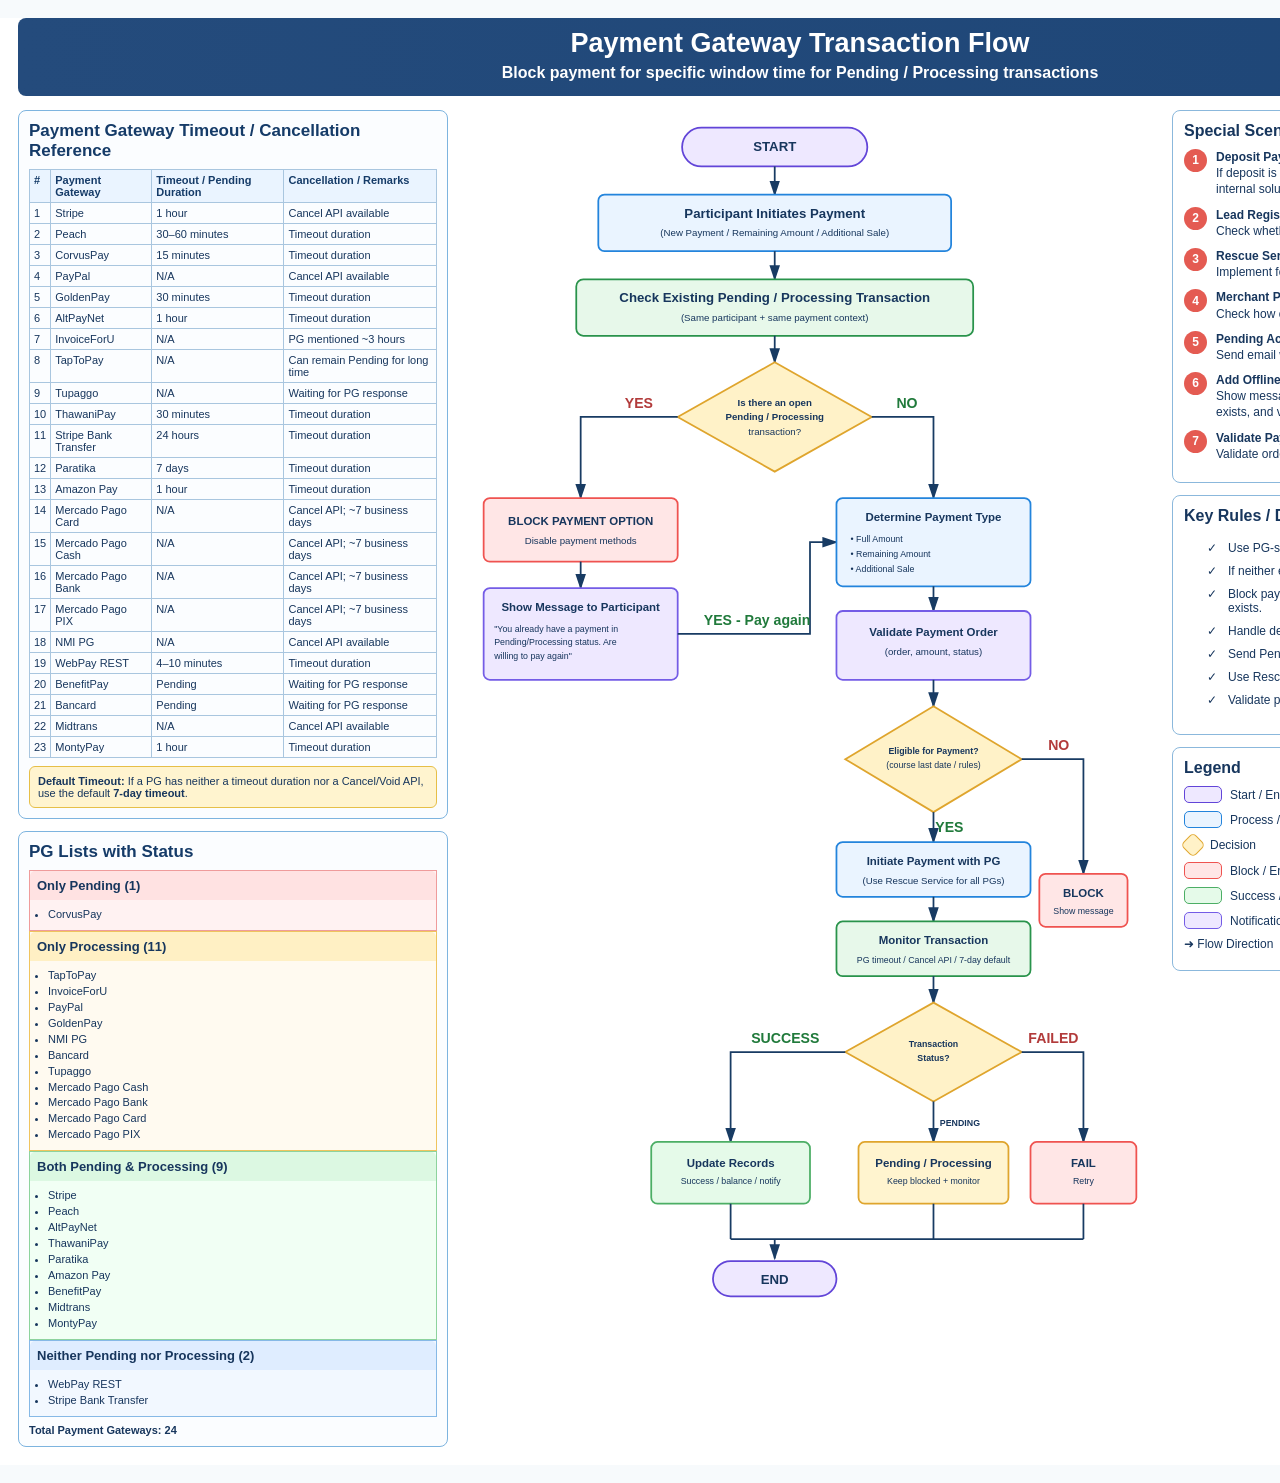
==== index.html @ 1000a182 "Add initial implementation of payment gateway transaction flow diagram and deployment workflow" ====
<!DOCTYPE html>
<html lang="en">
<head>
<meta charset="UTF-8">
<meta name="viewport" content="width=device-width, initial-scale=1.0">
<title>Payment Gateway Transaction Flow</title>
<link rel="stylesheet" href="style.css">
</head>

<body>
<div class="page">

  <!-- ==================== HEADER ==================== -->
  <header class="header">
    <h1>Payment Gateway Transaction Flow</h1>
    <p>Block payment for specific window time for Pending / Processing transactions</p>
  </header>

  <div class="layout">

    <!-- ==================== LEFT COLUMN ==================== -->
    <section aria-label="Payment gateway reference and status lists">

      <!-- Payment gateway timeout / cancellation reference table -->
      <div class="panel">
        <h2>Payment Gateway Timeout / Cancellation Reference</h2>
        <table>
          <thead>
            <tr>
              <th>#</th>
              <th>Payment Gateway</th>
              <th>Timeout / Pending Duration</th>
              <th>Cancellation / Remarks</th>
            </tr>
          </thead>
          <tbody>
            <tr><td>1</td><td>Stripe</td><td>1 hour</td><td>Cancel API available</td></tr>
            <tr><td>2</td><td>Peach</td><td>30–60 minutes</td><td>Timeout duration</td></tr>
            <tr><td>3</td><td>CorvusPay</td><td>15 minutes</td><td>Timeout duration</td></tr>
            <tr><td>4</td><td>PayPal</td><td>N/A</td><td>Cancel API available</td></tr>
            <tr><td>5</td><td>GoldenPay</td><td>30 minutes</td><td>Timeout duration</td></tr>
            <tr><td>6</td><td>AltPayNet</td><td>1 hour</td><td>Timeout duration</td></tr>
            <tr><td>7</td><td>InvoiceForU</td><td>N/A</td><td>PG mentioned ~3 hours</td></tr>
            <tr><td>8</td><td>TapToPay</td><td>N/A</td><td>Can remain Pending for long time</td></tr>
            <tr><td>9</td><td>Tupaggo</td><td>N/A</td><td>Waiting for PG response</td></tr>
            <tr><td>10</td><td>ThawaniPay</td><td>30 minutes</td><td>Timeout duration</td></tr>
            <tr><td>11</td><td>Stripe Bank Transfer</td><td>24 hours</td><td>Timeout duration</td></tr>
            <tr><td>12</td><td>Paratika</td><td>7 days</td><td>Timeout duration</td></tr>
            <tr><td>13</td><td>Amazon Pay</td><td>1 hour</td><td>Timeout duration</td></tr>
            <tr><td>14</td><td>Mercado Pago Card</td><td>N/A</td><td>Cancel API; ~7 business days</td></tr>
            <tr><td>15</td><td>Mercado Pago Cash</td><td>N/A</td><td>Cancel API; ~7 business days</td></tr>
            <tr><td>16</td><td>Mercado Pago Bank</td><td>N/A</td><td>Cancel API; ~7 business days</td></tr>
            <tr><td>17</td><td>Mercado Pago PIX</td><td>N/A</td><td>Cancel API; ~7 business days</td></tr>
            <tr><td>18</td><td>NMI PG</td><td>N/A</td><td>Cancel API available</td></tr>
            <tr><td>19</td><td>WebPay REST</td><td>4–10 minutes</td><td>Timeout duration</td></tr>
            <tr><td>20</td><td>BenefitPay</td><td>Pending</td><td>Waiting for PG response</td></tr>
            <tr><td>21</td><td>Bancard</td><td>Pending</td><td>Waiting for PG response</td></tr>
            <tr><td>22</td><td>Midtrans</td><td>N/A</td><td>Cancel API available</td></tr>
            <tr><td>23</td><td>MontyPay</td><td>1 hour</td><td>Timeout duration</td></tr>
          </tbody>
        </table>
        <div class="note"><b>Default Timeout:</b> If a PG has neither a timeout duration nor a Cancel/Void API, use the default <b>7-day timeout</b>.</div>
      </div>

      <!-- Payment gateways grouped by status -->
      <div class="panel status">
        <h2>PG Lists with Status</h2>
        <div class="s1"><h3>Only Pending (1)</h3><ul><li>CorvusPay</li></ul></div>
        <div class="s2"><h3>Only Processing (11)</h3><ul>
          <li>TapToPay</li><li>InvoiceForU</li><li>PayPal</li><li>GoldenPay</li><li>NMI PG</li><li>Bancard</li><li>Tupaggo</li><li>Mercado Pago Cash</li><li>Mercado Pago Bank</li><li>Mercado Pago Card</li><li>Mercado Pago PIX</li>
        </ul></div>
        <div class="s3"><h3>Both Pending &amp; Processing (9)</h3><ul>
          <li>Stripe</li><li>Peach</li><li>AltPayNet</li><li>ThawaniPay</li><li>Paratika</li><li>Amazon Pay</li><li>BenefitPay</li><li>Midtrans</li><li>MontyPay</li>
        </ul></div>
        <div class="s4"><h3>Neither Pending nor Processing (2)</h3><ul><li>WebPay REST</li><li>Stripe Bank Transfer</li></ul></div>
        <div class="total">Total Payment Gateways: 24</div>
      </div>
    </section>

    <!-- ==================== CENTER FLOWCHART ==================== -->
    <section class="center" aria-label="Transaction flow diagram">
      <svg viewBox="0 0 780 1420" xmlns="http://www.w3.org/2000/svg" role="img" aria-label="Payment gateway transaction flow">

        <!-- Shared arrow marker and text/line styles -->
        <defs>
          <marker id="arrow" markerWidth="10" markerHeight="10" refX="8" refY="3" orient="auto">
            <path d="M0,0 L0,6 L9,3 z" fill="#183b63"/>
          </marker>
          <style>
            .t{font-family:Arial,Helvetica,sans-serif;fill:#17365d}
            .title{font-size:15px;font-weight:bold}
            .title-sm{font-size:13px;font-weight:bold}
            .small{font-size:11px}.tiny{font-size:10px}
            .line{stroke:#183b63;stroke-width:2;fill:none;marker-end:url(#arrow)}
            .edge{stroke:#183b63;stroke-width:2;fill:none}
            .tag{font-weight:bold;fill:#b23b3b}
            .tag-y{font-weight:bold;fill:#207a3b}
          </style>
        </defs>

        <!-- ==================== COMMON TOP ==================== -->
        <rect x="245" y="20" width="210" height="44" rx="22" fill="#eee8ff" stroke="#6245d8" stroke-width="2"/>
        <text x="350" y="47" text-anchor="middle" class="t title">START</text>
        <path class="line" d="M350 64V96"/>

        <rect x="150" y="96" width="400" height="64" rx="7" fill="#eaf4ff" stroke="#2384dc" stroke-width="2"/>
        <text x="350" y="122" text-anchor="middle" class="t title">Participant Initiates Payment</text>
        <text x="350" y="143" text-anchor="middle" class="t small">(New Payment / Remaining Amount / Additional Sale)</text>
        <path class="line" d="M350 160V192"/>

        <rect x="125" y="192" width="450" height="64" rx="8" fill="#e7f8ea" stroke="#29934b" stroke-width="2"/>
        <text x="350" y="218" text-anchor="middle" class="t title">Check Existing Pending / Processing Transaction</text>
        <text x="350" y="239" text-anchor="middle" class="t small">(Same participant + same payment context)</text>
        <path class="line" d="M350 256V286"/>

        <polygon points="350,286 460,348 350,410 240,348" fill="#fff2c8" stroke="#dfa52d" stroke-width="2"/>
        <text x="350" y="336" text-anchor="middle" class="t small" font-weight="bold">Is there an open</text>
        <text x="350" y="352" text-anchor="middle" class="t small" font-weight="bold">Pending / Processing</text>
        <text x="350" y="368" text-anchor="middle" class="t small">transaction?</text>

        <!-- ==================== LEFT LANE : YES ==================== -->
        <path class="edge" d="M240 348H130V438"/>
        <path class="line" d="M130 438V440"/>
        <text x="196" y="338" text-anchor="middle" class="t tag">YES</text>

        <rect x="20" y="440" width="220" height="72" rx="7" fill="#ffe6e6" stroke="#ef5350" stroke-width="2"/>
        <text x="130" y="470" text-anchor="middle" class="t title-sm">BLOCK PAYMENT OPTION</text>
        <text x="130" y="492" text-anchor="middle" class="t small">Disable payment methods</text>
        <path class="line" d="M130 512V542"/>

        <rect x="20" y="542" width="220" height="104" rx="7" fill="#eee8ff" stroke="#745ce6" stroke-width="2"/>
        <text x="130" y="568" text-anchor="middle" class="t title-sm">Show Message to Participant</text>
        <text x="32" y="592" class="t tiny">"You already have a payment in</text>
        <text x="32" y="607" class="t tiny">Pending/Processing status. Are</text>
        <text x="32" y="622" class="t tiny">willing to pay again"</text>

        <!-- If the participant is willing to pay again, redirect to Determine Payment Type -->
        <path class="line" d="M240 594H390V490H420"/>
        <text x="330" y="584" text-anchor="middle" class="t tag-y">YES - Pay again</text>

        <!-- ==================== RIGHT LANE : NO ==================== -->
        <path class="edge" d="M460 348H530V438"/>
        <path class="line" d="M530 438V440"/>
        <text x="500" y="338" text-anchor="middle" class="t tag-y">NO</text>

        <rect x="420" y="440" width="220" height="100" rx="7" fill="#eaf4ff" stroke="#2384dc" stroke-width="2"/>
        <text x="530" y="466" text-anchor="middle" class="t title-sm">Determine Payment Type</text>
        <text x="436" y="490" class="t tiny">• Full Amount</text>
        <text x="436" y="507" class="t tiny">• Remaining Amount</text>
        <text x="436" y="524" class="t tiny">• Additional Sale</text>
        <path class="line" d="M530 540V568"/>

        <rect x="420" y="568" width="220" height="78" rx="7" fill="#eee8ff" stroke="#745ce6" stroke-width="2"/>
        <text x="530" y="596" text-anchor="middle" class="t title-sm">Validate Payment Order</text>
        <text x="530" y="618" text-anchor="middle" class="t small">(order, amount, status)</text>
        <path class="line" d="M530 646V676"/>

        <polygon points="530,676 630,736 530,796 430,736" fill="#fff2c8" stroke="#dfa52d" stroke-width="2"/>
        <text x="530" y="730" text-anchor="middle" class="t tiny" font-weight="bold">Eligible for Payment?</text>
        <text x="530" y="746" text-anchor="middle" class="t tiny">(course last date / rules)</text>

        <!-- Ineligible branch to the right -->
        <path class="edge" d="M630 736H700V864"/>
        <path class="line" d="M700 864V866"/>
        <text x="672" y="726" text-anchor="middle" class="t tag">NO</text>
        <rect x="650" y="866" width="100" height="60" rx="7" fill="#ffe6e6" stroke="#ef5350" stroke-width="2"/>
        <text x="700" y="892" text-anchor="middle" class="t title-sm">BLOCK</text>
        <text x="700" y="911" text-anchor="middle" class="t tiny">Show message</text>

        <!-- Eligible continuation -->
        <path class="line" d="M530 796V830"/>
        <text x="548" y="818" text-anchor="middle" class="t tag-y">YES</text>
        <rect x="420" y="830" width="220" height="62" rx="7" fill="#eaf4ff" stroke="#2384dc" stroke-width="2"/>
        <text x="530" y="856" text-anchor="middle" class="t title-sm">Initiate Payment with PG</text>
        <text x="530" y="877" text-anchor="middle" class="t small">(Use Rescue Service for all PGs)</text>
        <path class="line" d="M530 892V920"/>

        <rect x="420" y="920" width="220" height="62" rx="7" fill="#e7f8ea" stroke="#29934b" stroke-width="2"/>
        <text x="530" y="946" text-anchor="middle" class="t title-sm">Monitor Transaction</text>
        <text x="530" y="967" text-anchor="middle" class="t tiny">PG timeout / Cancel API / 7-day default</text>
        <path class="line" d="M530 982V1012"/>

        <polygon points="530,1012 630,1068 530,1124 430,1068" fill="#fff2c8" stroke="#dfa52d" stroke-width="2"/>
        <text x="530" y="1062" text-anchor="middle" class="t tiny" font-weight="bold">Transaction</text>
        <text x="530" y="1078" text-anchor="middle" class="t tiny" font-weight="bold">Status?</text>

        <!-- ==================== OUTCOMES ==================== -->
        <!-- SUCCESS -> left outcome -->
        <path class="edge" d="M430 1068H300V1168"/>
        <path class="line" d="M300 1168V1170"/>
        <text x="362" y="1058" text-anchor="middle" class="t tag-y">SUCCESS</text>
        <rect x="210" y="1170" width="180" height="70" rx="7" fill="#e5fae9" stroke="#4cae65" stroke-width="2"/>
        <text x="300" y="1198" text-anchor="middle" class="t title-sm">Update Records</text>
        <text x="300" y="1218" text-anchor="middle" class="t tiny">Success / balance / notify</text>

        <!-- PENDING -> center outcome -->
        <path class="line" d="M530 1124V1170"/>
        <text x="560" y="1152" text-anchor="middle" class="t tiny" font-weight="bold">PENDING</text>
        <rect x="445" y="1170" width="170" height="70" rx="7" fill="#fff4cf" stroke="#dfa52d" stroke-width="2"/>
        <text x="530" y="1198" text-anchor="middle" class="t title-sm">Pending / Processing</text>
        <text x="530" y="1218" text-anchor="middle" class="t tiny">Keep blocked + monitor</text>

        <!-- FAIL -> right outcome -->
        <path class="edge" d="M630 1068H700V1168"/>
        <path class="line" d="M700 1168V1170"/>
        <text x="666" y="1058" text-anchor="middle" class="t tag">FAILED</text>
        <rect x="640" y="1170" width="120" height="70" rx="7" fill="#ffe6e6" stroke="#ef5350" stroke-width="2"/>
        <text x="700" y="1198" text-anchor="middle" class="t title-sm">FAIL</text>
        <text x="700" y="1218" text-anchor="middle" class="t tiny">Retry</text>

        <!-- ==================== MERGE BUS -> END ==================== -->
        <path class="edge" d="M300 1240V1280"/>
        <path class="edge" d="M530 1240V1280"/>
        <path class="edge" d="M700 1240V1280"/>
        <path class="edge" d="M300 1280H700"/>
        <path class="line" d="M350 1280V1302"/>

        <rect x="280" y="1305" width="140" height="40" rx="20" fill="#eee8ff" stroke="#6245d8" stroke-width="2"/>
        <text x="350" y="1331" text-anchor="middle" class="t title">END</text>

      </svg>
    </section>

    <!-- ==================== RIGHT COLUMN ==================== -->
    <section class="right" aria-label="Scenarios, rules and legend">

      <!-- Special scenarios and MOM actions -->
      <div class="box">
        <h3>Special Scenarios &amp; MOM Actions</h3>
        <div class="action"><span class="num">1</span><div><b>Deposit Payment</b><br>If deposit is paid and remaining amount is pending, define an internal solution.</div></div>
        <div class="action"><span class="num">2</span><div><b>Lead Registration</b><br>Check whether Pending Action Mail is sent after a configured time.</div></div>
        <div class="action"><span class="num">3</span><div><b>Rescue Service (CAPS)</b><br>Implement for all Payment Gateways.</div></div>
        <div class="action"><span class="num">4</span><div><b>Merchant Practices</b><br>Check how other merchants handle pending transactions.</div></div>
        <div class="action"><span class="num">5</span><div><b>Pending Action Email</b><br>Send email when there is an open pending transaction.</div></div>
        <div class="action"><span class="num">6</span><div><b>Add Offline Payment</b><br>Show message when a pending/processing online transaction exists, and vice versa.</div></div>
        <div class="action"><span class="num">7</span><div><b>Validate Payment Order</b><br>Validate order before confirming transactions.</div></div>
      </div>

      <!-- Key rules / decision points -->
      <div class="box rules">
        <h3>Key Rules / Decision Points</h3>
        <ul>
          <li>Use PG-specific timeout duration or Cancel API.</li>
          <li>If neither exists, use 7-day default timeout.</li>
          <li>Block payment when an open Pending / Processing transaction exists.</li>
          <li>Handle deposit, remaining amount and additional sale flows.</li>
          <li>Send Pending Action Email for configured cases.</li>
          <li>Use Rescue Service for all PGs.</li>
          <li>Validate payment order before confirming transaction.</li>
        </ul>
      </div>

      <!-- Legend -->
      <div class="box legend">
        <h3>Legend</h3>
        <div><span class="sw start"></span> Start / End</div>
        <div><span class="sw process"></span> Process / Action</div>
        <div><span class="sw decision"></span> Decision</div>
        <div><span class="sw block"></span> Block / Error</div>
        <div><span class="sw success"></span> Success / Update</div>
        <div><span class="sw mail"></span> Notification / Email</div>
        <div>➜ Flow Direction</div>
      </div>
    </section>

  </div>
</div>
</body>
</html>
---- style.css ----
/* ==========================================================================
   Payment Gateway Transaction Flow — stylesheet
   Plain CSS only. No frameworks, no external dependencies.
   Desktop layout is preserved exactly; media queries below make the page
   responsive on narrower screens.
   ========================================================================== */

/* ---------- Base / reset ---------- */
* {
  box-sizing: border-box;
}

body {
  margin: 0;
  background: #f7fafc;
  font-family: Arial, Helvetica, sans-serif;
  color: #17365d;
}

/* Fixed desktop canvas, centred; scales to full width on small screens. */
.page {
  width: 1600px;
  margin: 18px auto;
  background: #fff;
  padding: 0 18px 18px;
}

/* ---------- Header ---------- */
.header {
  height: 78px;
  background: linear-gradient(90deg, #244b7c, #1e4677);
  color: #fff;
  border-radius: 8px;
  padding: 10px;
  text-align: center;
}

.header h1 {
  margin: 0;
  font-size: 27px;
}

.header p {
  margin: 5px 0;
  font-size: 16px;
  font-weight: 600;
}

/* ---------- Three-column layout ---------- */
.layout {
  display: grid;
  grid-template-columns: 430px 1fr 410px;
  gap: 18px;
  margin-top: 14px;
  align-items: start;
}

/* ---------- Panels (left column) ---------- */
.panel {
  border: 1px solid #7db4df;
  border-radius: 8px;
  padding: 10px;
  background: #fbfdff;
}

.panel h2 {
  font-size: 17px;
  margin: 0 0 8px;
  color: #153b68;
}

/* ---------- Reference table ---------- */
table {
  width: 100%;
  border-collapse: collapse;
  font-size: 11px;
}

th {
  background: #eaf4ff;
  color: #153b68;
  text-align: left;
}

th,
td {
  border: 1px solid #a9c6df;
  padding: 4px;
  vertical-align: top;
}

/* Callout note under the table */
.note {
  margin-top: 8px;
  background: #fff4cf;
  border: 1px solid #e6bf48;
  border-radius: 6px;
  padding: 8px;
  font-size: 11px;
}

/* ---------- Status list (left column) ---------- */
.status {
  margin-top: 12px;
}

.status h3 {
  font-size: 13px;
  margin: 0;
  padding: 7px;
  border-radius: 5px 5px 0 0;
}

.status ul {
  margin: 0;
  padding: 7px 18px;
  font-size: 11px;
  line-height: 1.45;
}

/* Status colour themes */
.s1 {
  border: 1px solid #ef9b9b;
  background: #fff2f2;
}
.s1 h3 {
  background: #ffe2e2;
}

.s2 {
  border: 1px solid #efc45e;
  background: #fffaf0;
}
.s2 h3 {
  background: #fff0c4;
}

.s3 {
  border: 1px solid #8dd39d;
  background: #f1fff4;
}
.s3 h3 {
  background: #dcf8e2;
}

.s4 {
  border: 1px solid #86b9e6;
  background: #f2f8ff;
}
.s4 h3 {
  background: #dfedff;
}

.total {
  font-weight: bold;
  font-size: 11px;
  margin-top: 7px;
}

/* ---------- Center flowchart ---------- */
.center {
  position: relative;
}

svg {
  width: 100%;
  height: auto;
  display: block;
}

/* ---------- Right column boxes ---------- */
.right .box {
  border: 1px solid #8bb8dc;
  border-radius: 8px;
  margin-bottom: 12px;
  padding: 11px;
  background: #fff;
}

.right .box h3 {
  margin: 0 0 9px;
  font-size: 16px;
}

/* Numbered MOM actions */
.action {
  display: flex;
  gap: 9px;
  margin: 9px 0;
  font-size: 12px;
  line-height: 1.35;
}

.num {
  min-width: 23px;
  height: 23px;
  border-radius: 50%;
  background: #e45b52;
  color: white;
  font-weight: bold;
  display: flex;
  align-items: center;
  justify-content: center;
}

/* Key rules list */
.rules li {
  font-size: 12px;
  margin: 9px 0;
  list-style: "✓  ";
  padding-left: 4px;
}

/* Legend swatches */
.legend div {
  font-size: 12px;
  margin: 8px 0;
  display: flex;
  align-items: center;
  gap: 8px;
}

.sw {
  width: 38px;
  height: 17px;
  border: 1px solid #777;
  border-radius: 5px;
  display: inline-block;
}

.legend .start {
  background: #eee8ff;
  border-color: #6245d8;
}
.legend .process {
  background: #eaf4ff;
  border-color: #2384dc;
}
.legend .decision {
  background: #fff2c8;
  border-color: #e0a72f;
  transform: rotate(45deg);
  width: 18px;
  height: 18px;
}
.legend .block {
  background: #ffe6e6;
  border-color: #ef5350;
}
.legend .success {
  background: #e5fae9;
  border-color: #4cae65;
}
.legend .mail {
  background: #eee8ff;
  border-color: #745ce6;
}

/* ---------- Responsive ---------- */
/* Stack the three columns and let the SVG scale fluidly. */
@media (max-width: 1200px) {
  .page {
    width: 100%;
  }
  .layout {
    grid-template-columns: 1fr;
  }
  .panel {
    overflow: auto;
  }
}

/* Small screens: trim header type and page gutters without changing layout. */
@media (max-width: 600px) {
  .page {
    padding: 0 10px 10px;
  }
  .header {
    height: auto;
  }
  .header h1 {
    font-size: 20px;
  }
  .header p {
    font-size: 13px;
  }
}
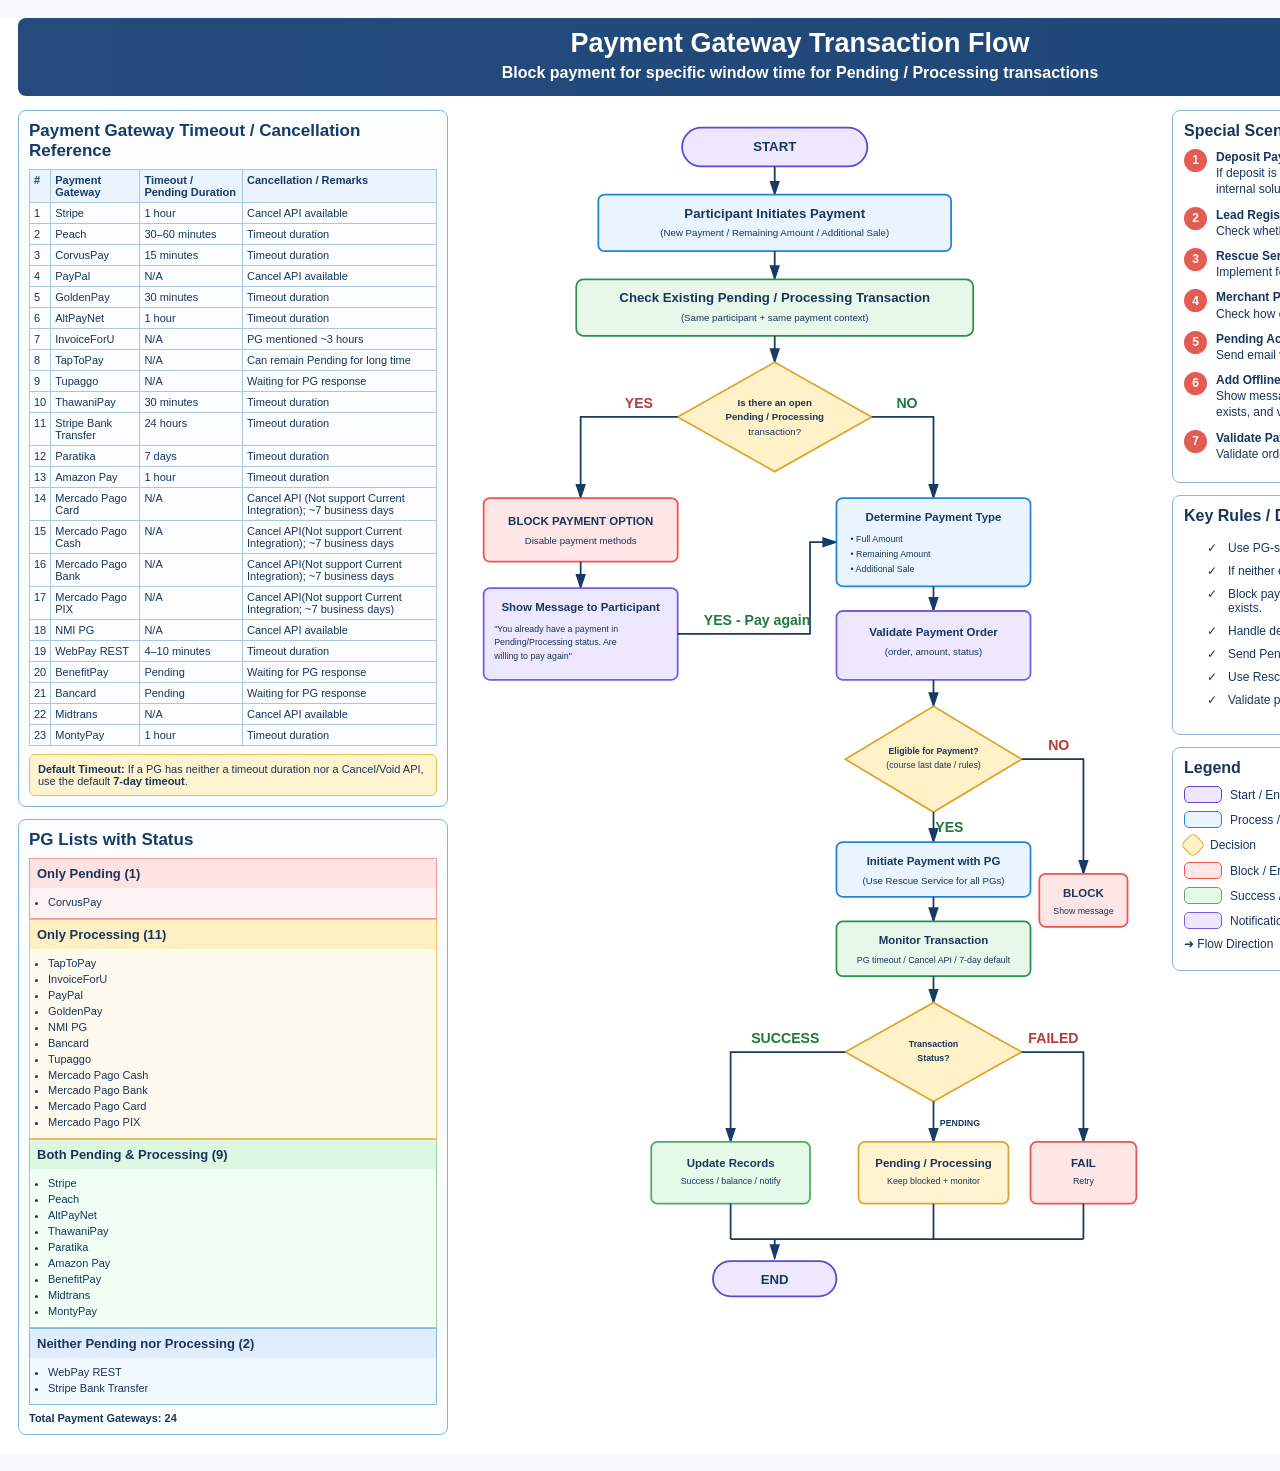
==== commit 0739175d: "Update Mercado Pago timeout descriptions for clarity on integration support" ====
--- a/index.html
+++ b/index.html
@@ -47,10 +47,10 @@
             <tr><td>11</td><td>Stripe Bank Transfer</td><td>24 hours</td><td>Timeout duration</td></tr>
             <tr><td>12</td><td>Paratika</td><td>7 days</td><td>Timeout duration</td></tr>
             <tr><td>13</td><td>Amazon Pay</td><td>1 hour</td><td>Timeout duration</td></tr>
-            <tr><td>14</td><td>Mercado Pago Card</td><td>N/A</td><td>Cancel API; ~7 business days</td></tr>
-            <tr><td>15</td><td>Mercado Pago Cash</td><td>N/A</td><td>Cancel API; ~7 business days</td></tr>
-            <tr><td>16</td><td>Mercado Pago Bank</td><td>N/A</td><td>Cancel API; ~7 business days</td></tr>
-            <tr><td>17</td><td>Mercado Pago PIX</td><td>N/A</td><td>Cancel API; ~7 business days</td></tr>
+            <tr><td>14</td><td>Mercado Pago Card</td><td>N/A</td><td>Cancel API (Not support Current Integration); ~7 business days</td></tr>
+            <tr><td>15</td><td>Mercado Pago Cash</td><td>N/A</td><td>Cancel API(Not support Current Integration); ~7 business days</td></tr>
+            <tr><td>16</td><td>Mercado Pago Bank</td><td>N/A</td><td>Cancel API(Not support Current Integration); ~7 business days</td></tr>
+            <tr><td>17</td><td>Mercado Pago PIX</td><td>N/A</td><td>Cancel API(Not support Current Integration; ~7 business days)</td></tr>
             <tr><td>18</td><td>NMI PG</td><td>N/A</td><td>Cancel API available</td></tr>
             <tr><td>19</td><td>WebPay REST</td><td>4–10 minutes</td><td>Timeout duration</td></tr>
             <tr><td>20</td><td>BenefitPay</td><td>Pending</td><td>Waiting for PG response</td></tr>
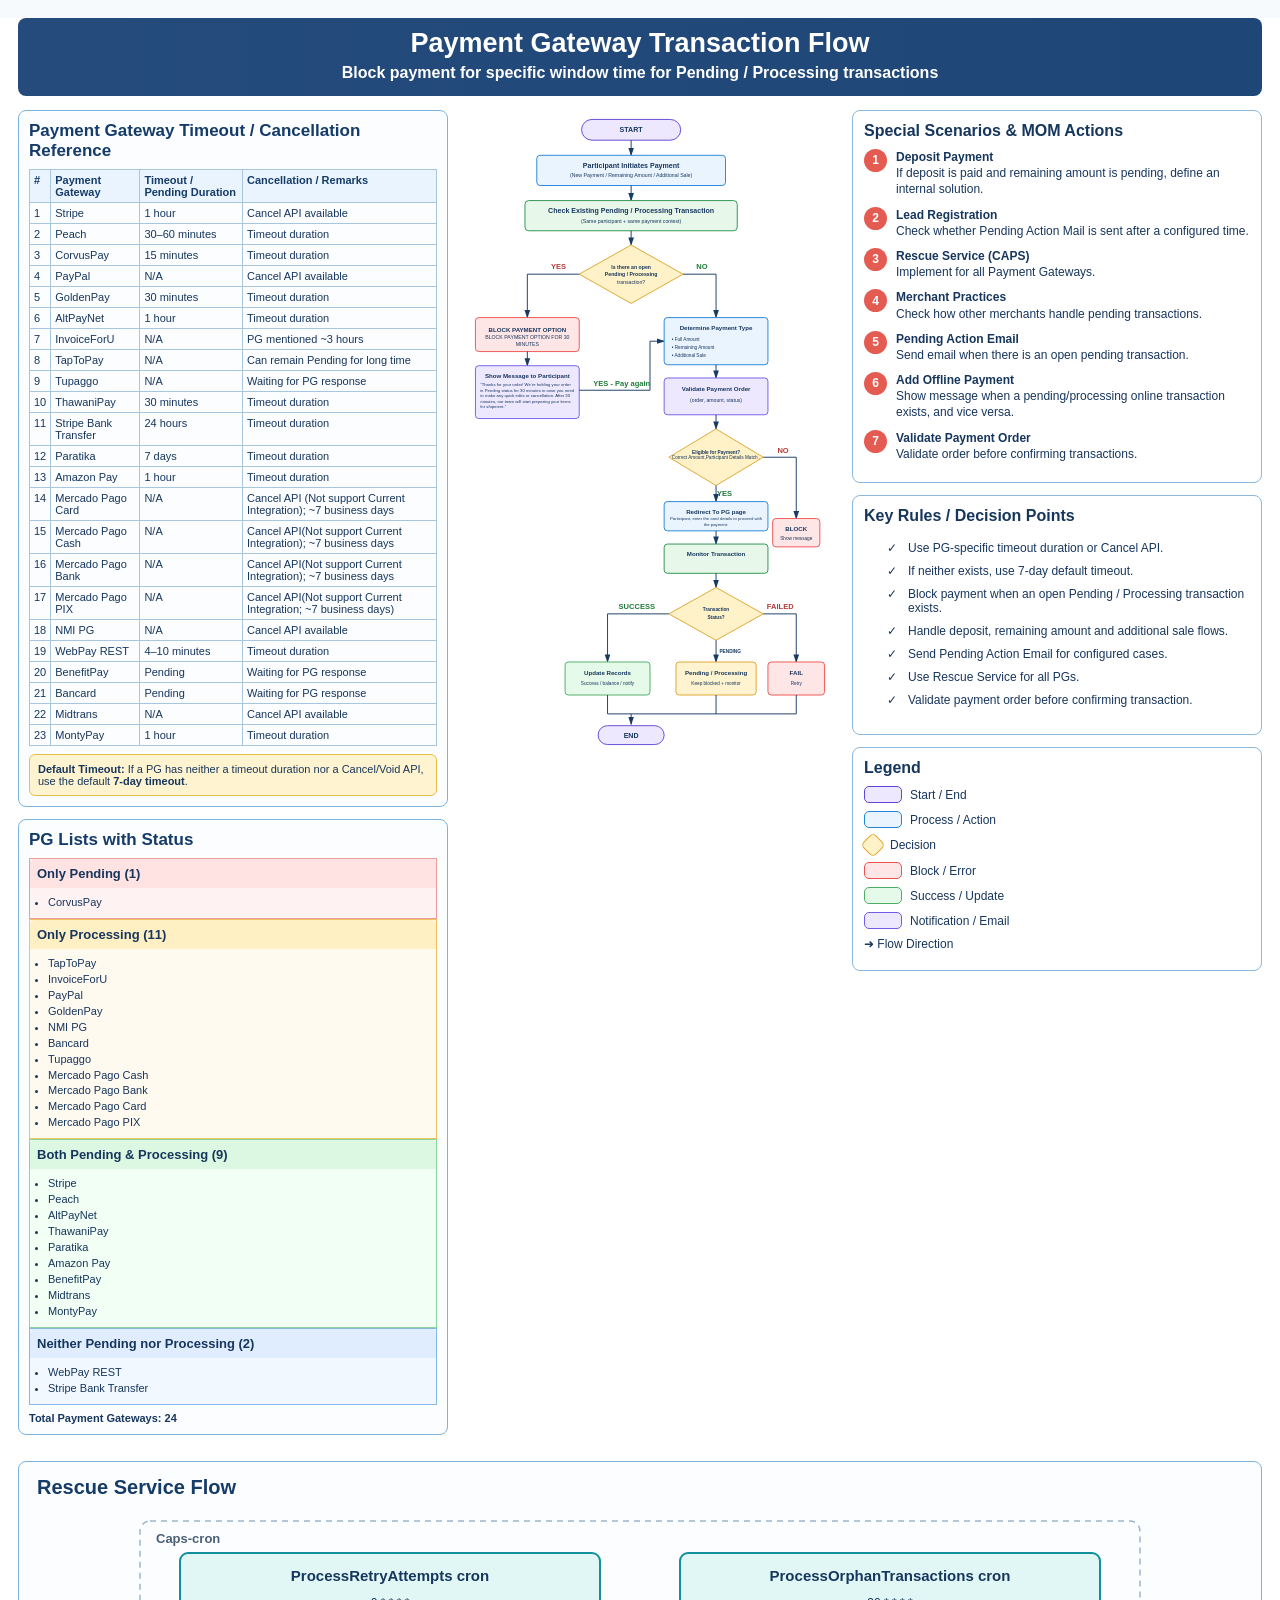
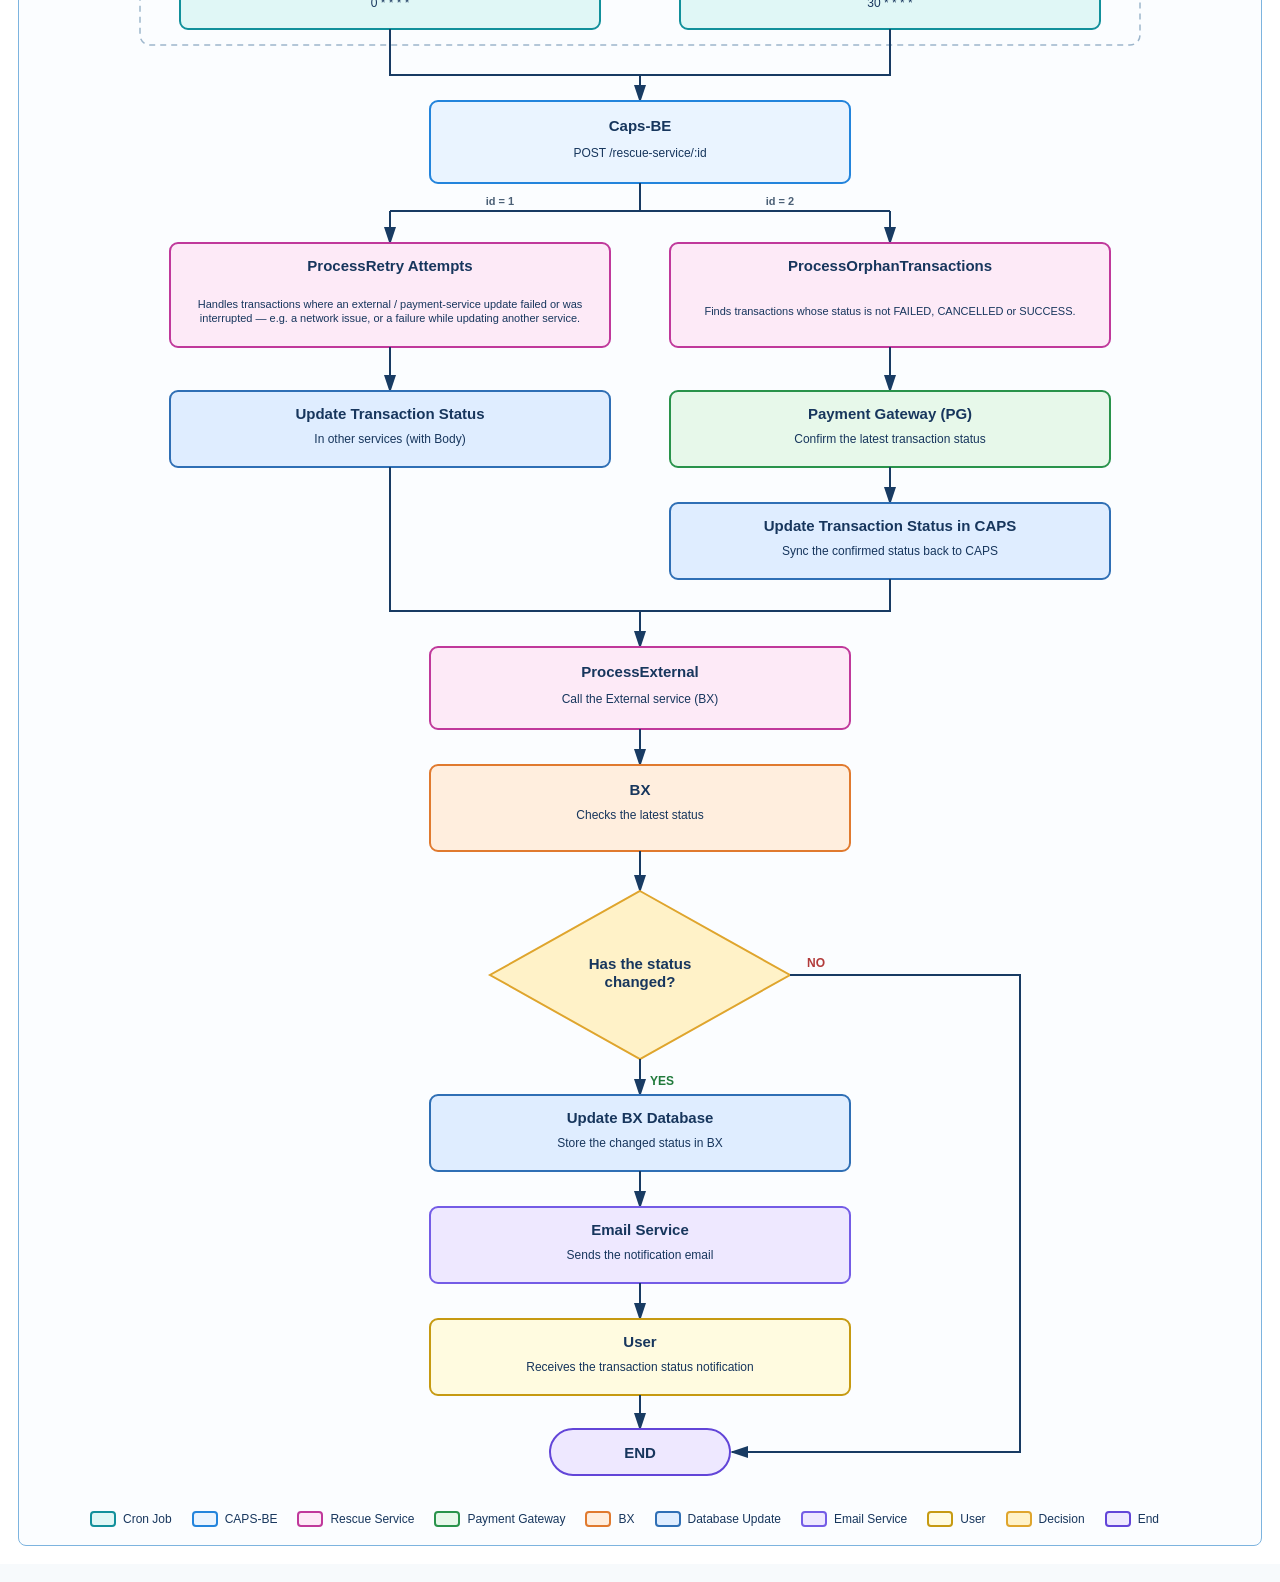
==== commit 134fdf2c: "Enhance payment flow diagrams with detailed notes and responsive design adjustments" ====
--- a/index.html
+++ b/index.html
@@ -125,14 +125,16 @@
 
         <rect x="20" y="440" width="220" height="72" rx="7" fill="#ffe6e6" stroke="#ef5350" stroke-width="2"/>
         <text x="130" y="470" text-anchor="middle" class="t title-sm">BLOCK PAYMENT OPTION</text>
-        <text x="130" y="492" text-anchor="middle" class="t small">Disable payment methods</text>
+        <foreignObject x="30" y="476" width="200" height="32">
+          <div xmlns="http://www.w3.org/1999/xhtml" class="flow-note flow-note-md">BLOCK PAYMENT OPTION FOR 30 MINUTES</div>
+        </foreignObject>
         <path class="line" d="M130 512V542"/>
 
-        <rect x="20" y="542" width="220" height="104" rx="7" fill="#eee8ff" stroke="#745ce6" stroke-width="2"/>
+        <rect x="20" y="542" width="220" height="112" rx="7" fill="#eee8ff" stroke="#745ce6" stroke-width="2"/>
         <text x="130" y="568" text-anchor="middle" class="t title-sm">Show Message to Participant</text>
-        <text x="32" y="592" class="t tiny">"You already have a payment in</text>
-        <text x="32" y="607" class="t tiny">Pending/Processing status. Are</text>
-        <text x="32" y="622" class="t tiny">willing to pay again"</text>
+        <foreignObject x="30" y="578" width="200" height="68">
+          <div xmlns="http://www.w3.org/1999/xhtml" class="flow-note flow-note-left">"Thanks for your order! We're holding your order in Pending status for 30 minutes in case you need to make any quick edits or cancellation. After 30 minutes, our team will start preparing your items for shipment."</div>
+        </foreignObject>
 
         <!-- If the participant is willing to pay again, redirect to Determine Payment Type -->
         <path class="line" d="M240 594H390V490H420"/>
@@ -157,7 +159,7 @@
 
         <polygon points="530,676 630,736 530,796 430,736" fill="#fff2c8" stroke="#dfa52d" stroke-width="2"/>
         <text x="530" y="730" text-anchor="middle" class="t tiny" font-weight="bold">Eligible for Payment?</text>
-        <text x="530" y="746" text-anchor="middle" class="t tiny">(course last date / rules)</text>
+        <text x="530" y="740" text-anchor="middle" class="t tiny">Correct Amount,Participant Details Match .</text>
 
         <!-- Ineligible branch to the right -->
         <path class="edge" d="M630 736H700V864"/>
@@ -171,13 +173,14 @@
         <path class="line" d="M530 796V830"/>
         <text x="548" y="818" text-anchor="middle" class="t tag-y">YES</text>
         <rect x="420" y="830" width="220" height="62" rx="7" fill="#eaf4ff" stroke="#2384dc" stroke-width="2"/>
-        <text x="530" y="856" text-anchor="middle" class="t title-sm">Initiate Payment with PG</text>
-        <text x="530" y="877" text-anchor="middle" class="t small">(Use Rescue Service for all PGs)</text>
+        <text x="530" y="856" text-anchor="middle" class="t title-sm">Redirect To PG page</text>
+        <foreignObject x="430" y="862" width="200" height="28">
+          <div xmlns="http://www.w3.org/1999/xhtml" class="flow-note">Participant, enter the card details to proceed with the payment.</div>
+        </foreignObject>
         <path class="line" d="M530 892V920"/>
 
         <rect x="420" y="920" width="220" height="62" rx="7" fill="#e7f8ea" stroke="#29934b" stroke-width="2"/>
         <text x="530" y="946" text-anchor="middle" class="t title-sm">Monitor Transaction</text>
-        <text x="530" y="967" text-anchor="middle" class="t tiny">PG timeout / Cancel API / 7-day default</text>
         <path class="line" d="M530 982V1012"/>
 
         <polygon points="530,1012 630,1068 530,1124 430,1068" fill="#fff2c8" stroke="#dfa52d" stroke-width="2"/>
@@ -264,6 +267,143 @@
     </section>
 
   </div>
+
+  <!-- ==================== RESCUE SERVICE FLOW ==================== -->
+  <section class="rescue" aria-label="Rescue service flow diagram">
+    <h2>Rescue Service Flow</h2>
+
+    <svg viewBox="0 0 1100 1590" xmlns="http://www.w3.org/2000/svg" role="img" aria-label="Rescue service flow diagram: caps-cron to caps-be to rescue service workers to PG, CAPS, BX, email and user">
+
+      <defs>
+        <marker id="rs-arrow" markerWidth="10" markerHeight="10" refX="8" refY="3" orient="auto">
+          <path d="M0,0 L0,6 L9,3 z" fill="#183b63"/>
+        </marker>
+      </defs>
+
+      <!-- ==================== CAPS-CRON ==================== -->
+      <rect x="50" y="16" width="1000" height="124" rx="10" fill="none" stroke="#9db6cc" stroke-width="1.5" stroke-dasharray="6 5"/>
+      <text x="66" y="38" class="rs-t rs-group-label">Caps-cron</text>
+
+      <rect x="90" y="48" width="420" height="76" rx="8" fill="#e0f7f6" stroke="#12909b" stroke-width="2"/>
+      <text x="300" y="76" text-anchor="middle" class="rs-t rs-title">ProcessRetryAttempts cron</text>
+      <text x="300" y="102" text-anchor="middle" class="rs-t rs-sub">0 * * * *</text>
+
+      <rect x="590" y="48" width="420" height="76" rx="8" fill="#e0f7f6" stroke="#12909b" stroke-width="2"/>
+      <text x="800" y="76" text-anchor="middle" class="rs-t rs-title">ProcessOrphanTransactions cron</text>
+      <text x="800" y="102" text-anchor="middle" class="rs-t rs-sub">30 * * * *</text>
+
+      <path class="rs-edge" d="M300 124V170H550"/>
+      <path class="rs-edge" d="M800 124V170H550"/>
+      <path class="rs-line" d="M550 170V196"/>
+
+      <!-- ==================== CAPS-BE ==================== -->
+      <rect x="340" y="196" width="420" height="82" rx="8" fill="#eaf4ff" stroke="#2384dc" stroke-width="2"/>
+      <text x="550" y="226" text-anchor="middle" class="rs-t rs-title">Caps-BE</text>
+      <text x="550" y="252" text-anchor="middle" class="rs-t rs-sub">POST /rescue-service/:id</text>
+
+      <path class="rs-edge" d="M550 278V306H300"/>
+      <path class="rs-edge" d="M550 306H800"/>
+      <text x="410" y="300" text-anchor="middle" class="rs-t rs-tag-id">id = 1</text>
+      <text x="690" y="300" text-anchor="middle" class="rs-t rs-tag-id">id = 2</text>
+      <path class="rs-line" d="M300 306V338"/>
+      <path class="rs-line" d="M800 306V338"/>
+
+      <!-- ==================== LANE 1 : ProcessExternalAttempts ==================== -->
+      <rect x="80" y="338" width="440" height="104" rx="8" fill="#fdeaf7" stroke="#c0399b" stroke-width="2"/>
+      <text x="300" y="366" text-anchor="middle" class="rs-t rs-title">ProcessRetry Attempts</text>
+      <foreignObject x="100" y="378" width="400" height="56">
+        <div xmlns="http://www.w3.org/1999/xhtml" class="rs-note">Handles transactions where an external / payment-service update failed or was interrupted — e.g. a network issue, or a failure while updating another service.</div>
+      </foreignObject>
+
+      <path class="rs-line" d="M300 442V486"/>
+      <rect x="80" y="486" width="440" height="76" rx="8" fill="#dfedff" stroke="#2f6fb5" stroke-width="2"/>
+      <text x="300" y="514" text-anchor="middle" class="rs-t rs-title">Update Transaction Status</text>
+      <text x="300" y="538" text-anchor="middle" class="rs-t rs-sub">In other services (with Body)</text>
+
+      <!-- ==================== LANE 2 : ProcessOrphanTransactions ==================== -->
+      <rect x="580" y="338" width="440" height="104" rx="8" fill="#fdeaf7" stroke="#c0399b" stroke-width="2"/>
+      <text x="800" y="366" text-anchor="middle" class="rs-t rs-title">ProcessOrphanTransactions</text>
+      <foreignObject x="600" y="378" width="400" height="56">
+        <div xmlns="http://www.w3.org/1999/xhtml" class="rs-note">Finds transactions whose status is not FAILED, CANCELLED or SUCCESS.</div>
+      </foreignObject>
+
+      <path class="rs-line" d="M800 442V486"/>
+      <rect x="580" y="486" width="440" height="76" rx="8" fill="#e7f8ea" stroke="#29934b" stroke-width="2"/>
+      <text x="800" y="514" text-anchor="middle" class="rs-t rs-title">Payment Gateway (PG)</text>
+      <text x="800" y="538" text-anchor="middle" class="rs-t rs-sub">Confirm the latest transaction status</text>
+
+      <path class="rs-line" d="M800 562V598"/>
+      <rect x="580" y="598" width="440" height="76" rx="8" fill="#dfedff" stroke="#2f6fb5" stroke-width="2"/>
+      <text x="800" y="626" text-anchor="middle" class="rs-t rs-title">Update Transaction Status in CAPS</text>
+      <text x="800" y="650" text-anchor="middle" class="rs-t rs-sub">Sync the confirmed status back to CAPS</text>
+
+      <!-- ==================== RESCUE SERVICE ==================== -->
+      <path class="rs-edge" d="M300 562V706H550"/>
+      <path class="rs-edge" d="M800 674V706H550"/>
+      <path class="rs-line" d="M550 706V742"/>
+
+      <rect x="340" y="742" width="420" height="82" rx="8" fill="#fdeaf7" stroke="#c0399b" stroke-width="2"/>
+      <text x="550" y="772" text-anchor="middle" class="rs-t rs-title">ProcessExternal</text>
+      <text x="550" y="798" text-anchor="middle" class="rs-t rs-sub">Call the External service (BX)</text>
+
+      <path class="rs-line" d="M550 824V860"/>
+
+      <!-- ==================== BX ==================== -->
+      <rect x="340" y="860" width="420" height="86" rx="8" fill="#ffeede" stroke="#e07a2f" stroke-width="2"/>
+      <text x="550" y="890" text-anchor="middle" class="rs-t rs-title">BX</text>
+      <text x="550" y="914" text-anchor="middle" class="rs-t rs-sub">Checks the latest status</text>
+
+      <path class="rs-line" d="M550 946V986"/>
+
+      <!-- ==================== DECISION ==================== -->
+      <polygon points="550,986 700,1070 550,1154 400,1070" fill="#fff2c8" stroke="#dfa52d" stroke-width="2"/>
+      <text x="550" y="1064" text-anchor="middle" class="rs-t rs-title">Has the status</text>
+      <text x="550" y="1082" text-anchor="middle" class="rs-t rs-title">changed?</text>
+
+      <!-- YES -> update BX database, email, user, end -->
+      <path class="rs-line" d="M550 1154V1190"/>
+      <text x="572" y="1180" text-anchor="middle" class="rs-t rs-tag-y">YES</text>
+
+      <rect x="340" y="1190" width="420" height="76" rx="8" fill="#dfedff" stroke="#2f6fb5" stroke-width="2"/>
+      <text x="550" y="1218" text-anchor="middle" class="rs-t rs-title">Update BX Database</text>
+      <text x="550" y="1242" text-anchor="middle" class="rs-t rs-sub">Store the changed status in BX</text>
+
+      <path class="rs-line" d="M550 1266V1302"/>
+
+      <rect x="340" y="1302" width="420" height="76" rx="8" fill="#eee8ff" stroke="#745ce6" stroke-width="2"/>
+      <text x="550" y="1330" text-anchor="middle" class="rs-t rs-title">Email Service</text>
+      <text x="550" y="1354" text-anchor="middle" class="rs-t rs-sub">Sends the notification email</text>
+
+      <path class="rs-line" d="M550 1378V1414"/>
+
+      <rect x="340" y="1414" width="420" height="76" rx="8" fill="#fffbe0" stroke="#c69a12" stroke-width="2"/>
+      <text x="550" y="1442" text-anchor="middle" class="rs-t rs-title">User</text>
+      <text x="550" y="1466" text-anchor="middle" class="rs-t rs-sub">Receives the transaction status notification</text>
+
+      <path class="rs-line" d="M550 1490V1524"/>
+
+      <!-- NO -> status unchanged, straight to end -->
+      <path class="rs-line" d="M700 1070H930V1547H642"/>
+      <text x="726" y="1062" text-anchor="middle" class="rs-t rs-tag">NO</text>
+
+      <rect x="460" y="1524" width="180" height="46" rx="23" fill="#eee8ff" stroke="#6245d8" stroke-width="2"/>
+      <text x="550" y="1553" text-anchor="middle" class="rs-t rs-title">END</text>
+
+    </svg>
+
+    <div class="rs-legend">
+      <span><i class="rs-sw rs-cron"></i>Cron Job</span>
+      <span><i class="rs-sw rs-be"></i>CAPS-BE</span>
+      <span><i class="rs-sw rs-rescue"></i>Rescue Service</span>
+      <span><i class="rs-sw rs-pg"></i>Payment Gateway</span>
+      <span><i class="rs-sw rs-bx"></i>BX</span>
+      <span><i class="rs-sw rs-db"></i>Database Update</span>
+      <span><i class="rs-sw rs-email"></i>Email Service</span>
+      <span><i class="rs-sw rs-user"></i>User</span>
+      <span><i class="rs-sw rs-decision"></i>Decision</span>
+      <span><i class="rs-sw rs-end"></i>End</span>
+    </div>
+  </section>
 </div>
 </body>
 </html>
--- a/style.css
+++ b/style.css
@@ -17,9 +17,11 @@
   color: #17365d;
 }
 
-/* Fixed desktop canvas, centred; scales to full width on small screens. */
+/* Desktop canvas, centred; shrinks to fit narrower screens instead of
+   overflowing the viewport and clipping content off the right edge. */
 .page {
-  width: 1600px;
+  width: 100%;
+  max-width: 1600px;
   margin: 18px auto;
   background: #fff;
   padding: 0 18px 18px;
@@ -168,6 +170,24 @@
   display: block;
 }
 
+/* Wrapping note text inside the flowchart.
+   SVG <text> never wraps, so longer labels live in <foreignObject> and are
+   wrapped by CSS instead of spilling out over the shapes next to them. */
+.flow-note {
+  font: 9px/1.25 Arial, Helvetica, sans-serif;
+  color: #17365d;
+  text-align: center;
+  overflow-wrap: break-word;
+}
+
+.flow-note-left {
+  text-align: left;
+}
+
+.flow-note-md {
+  font-size: 11px;
+}
+
 /* ---------- Right column boxes ---------- */
 .right .box {
   border: 1px solid #8bb8dc;
@@ -256,6 +276,156 @@
   border-color: #745ce6;
 }
 
+/* ---------- Rescue Service flow (second diagram, below the layout) ---------- */
+.rescue {
+  margin-top: 26px;
+  border: 1px solid #7db4df;
+  border-radius: 8px;
+  padding: 14px 18px 18px;
+  background: #fbfdff;
+}
+
+.rescue h2 {
+  margin: 0 0 6px;
+  font-size: 20px;
+  color: #153b68;
+}
+
+.rescue svg {
+  max-width: 1100px;
+  margin: 0 auto;
+}
+
+/* Text and connectors for the rescue flowchart. The "rs-" prefix keeps these
+   rules from touching the original diagram's .t / .line / .title classes. */
+.rs-t {
+  font-family: Arial, Helvetica, sans-serif;
+  fill: #17365d;
+}
+
+.rs-title {
+  font-size: 15px;
+  font-weight: bold;
+}
+
+.rs-sub {
+  font-size: 12px;
+}
+
+.rs-group-label {
+  font-size: 13px;
+  font-weight: bold;
+  fill: #4b6076;
+}
+
+.rs-tag {
+  font-size: 12px;
+  font-weight: bold;
+  fill: #b23b3b;
+}
+
+.rs-tag-y {
+  font-size: 12px;
+  font-weight: bold;
+  fill: #207a3b;
+}
+
+.rs-tag-id {
+  font-size: 11px;
+  font-weight: bold;
+  fill: #4b6076;
+}
+
+.rs-line {
+  stroke: #183b63;
+  stroke-width: 2;
+  fill: none;
+  marker-end: url(#rs-arrow);
+}
+
+.rs-edge {
+  stroke: #183b63;
+  stroke-width: 2;
+  fill: none;
+}
+
+/* Descriptive notes wrap in HTML (SVG <text> cannot wrap). */
+.rs-note {
+  display: flex;
+  align-items: center;
+  justify-content: center;
+  height: 100%;
+  font: 11px/1.3 Arial, Helvetica, sans-serif;
+  color: #17365d;
+  text-align: center;
+  overflow-wrap: break-word;
+}
+
+/* Node-type legend under the rescue diagram. */
+.rs-legend {
+  display: flex;
+  flex-wrap: wrap;
+  gap: 8px 20px;
+  margin: 16px auto 0;
+  max-width: 1100px;
+  font-size: 12px;
+}
+
+.rs-legend span {
+  display: flex;
+  align-items: center;
+  gap: 7px;
+}
+
+.rs-sw {
+  width: 26px;
+  height: 16px;
+  border: 2px solid #777;
+  border-radius: 4px;
+  display: inline-block;
+}
+
+.rs-sw.rs-cron {
+  background: #e0f7f6;
+  border-color: #12909b;
+}
+.rs-sw.rs-be {
+  background: #eaf4ff;
+  border-color: #2384dc;
+}
+.rs-sw.rs-rescue {
+  background: #fdeaf7;
+  border-color: #c0399b;
+}
+.rs-sw.rs-pg {
+  background: #e7f8ea;
+  border-color: #29934b;
+}
+.rs-sw.rs-bx {
+  background: #ffeede;
+  border-color: #e07a2f;
+}
+.rs-sw.rs-db {
+  background: #dfedff;
+  border-color: #2f6fb5;
+}
+.rs-sw.rs-email {
+  background: #eee8ff;
+  border-color: #745ce6;
+}
+.rs-sw.rs-user {
+  background: #fffbe0;
+  border-color: #c69a12;
+}
+.rs-sw.rs-decision {
+  background: #fff2c8;
+  border-color: #dfa52d;
+}
+.rs-sw.rs-end {
+  background: #eee8ff;
+  border-color: #6245d8;
+}
+
 /* ---------- Responsive ---------- */
 /* Stack the three columns and let the SVG scale fluidly. */
 @media (max-width: 1200px) {
